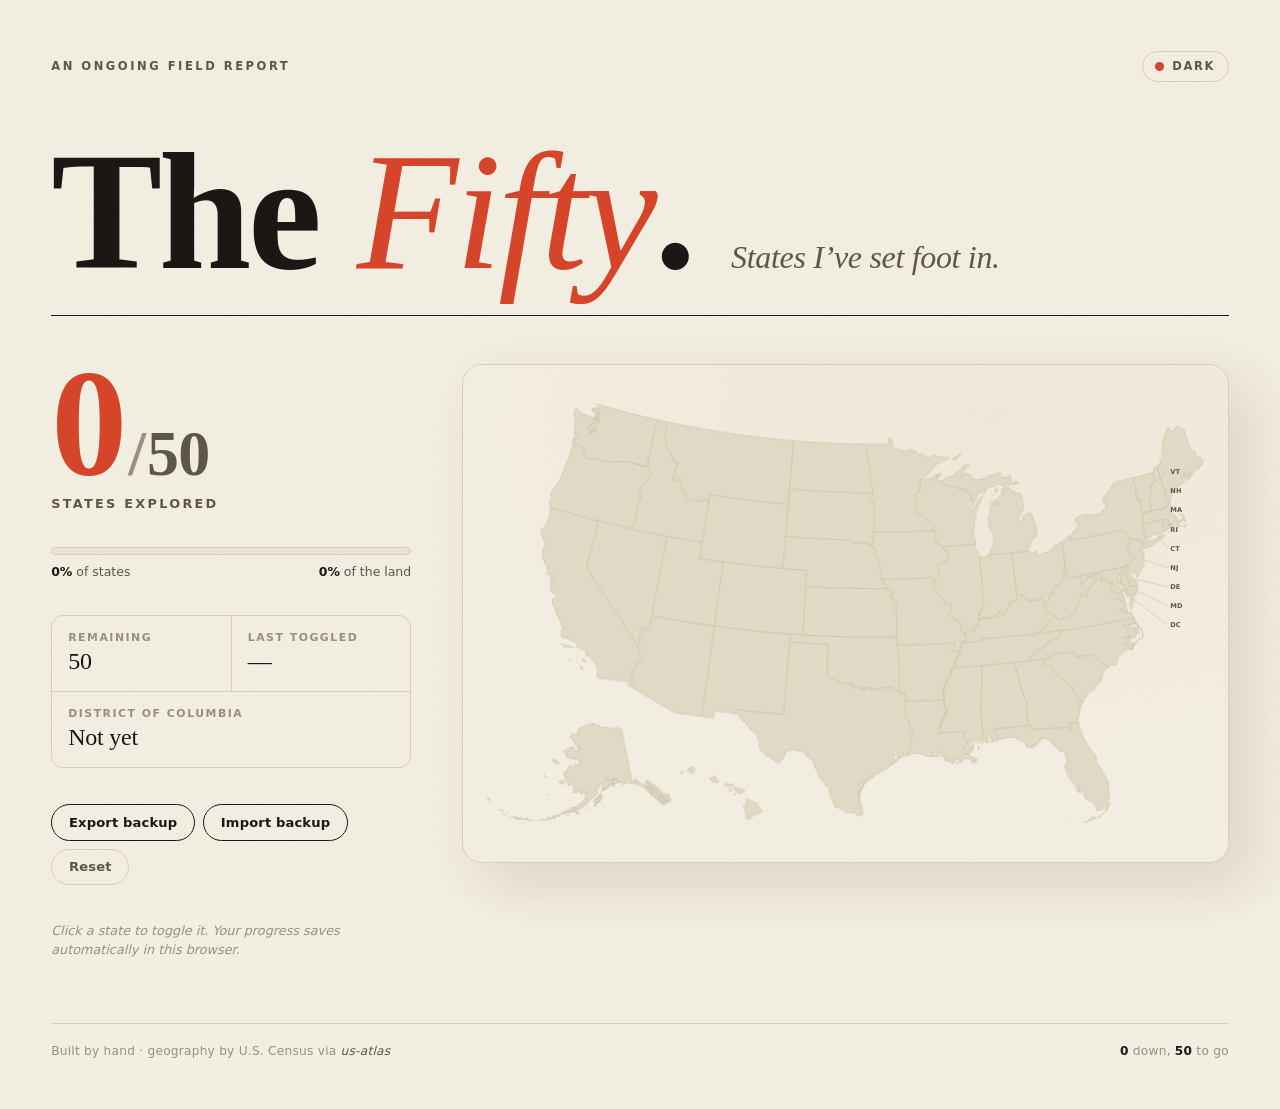
==== index.html @ 7d42d5b6 "Fifty: interactive US states-visited tracker Bold-editorial single-page app that tracks which US sta" ====
<!DOCTYPE html>
<html lang="en">
<head>
  <meta charset="UTF-8" />
  <meta name="viewport" content="width=device-width, initial-scale=1.0" />
  <title>Fifty — A map of the states I've set foot in</title>
  <meta name="description" content="An interactive map tracking which of the fifty United States I've visited." />
  <meta name="color-scheme" content="light dark" />
  <link rel="icon" href="data:image/svg+xml,<svg xmlns='http://www.w3.org/2000/svg' viewBox='0 0 100 100'><text y='.9em' font-size='90'>🗺️</text></svg>" />
  <link rel="stylesheet" href="styles.css" />
</head>
<body data-theme="light">
  <div class="grain" aria-hidden="true"></div>

  <header class="masthead">
    <div class="masthead__row">
      <span class="eyebrow">An ongoing field report</span>
      <button id="theme-toggle" class="ghost-btn" type="button" aria-label="Toggle dark mode" title="Toggle theme">
        <span class="theme-toggle__dot"></span>
        <span class="theme-toggle__label">Dark</span>
      </button>
    </div>
    <h1 class="title">
      <span class="title__line">The <em>Fifty</em>.</span>
      <span class="title__sub">States I&rsquo;ve set foot in.</span>
    </h1>
  </header>

  <main class="layout">
    <!-- LEFT: the ledger -->
    <section class="ledger" aria-label="Progress and statistics">
      <div class="counter">
        <div class="counter__big">
          <span id="count-visited" class="counter__num" aria-live="polite">0</span>
          <span class="counter__divider">/</span>
          <span class="counter__total">50</span>
        </div>
        <p class="counter__caption">states explored</p>
      </div>

      <div class="meter" role="img" aria-label="Progress meter">
        <div class="meter__track">
          <div id="meter-fill" class="meter__fill" style="transform: scaleX(0)"></div>
        </div>
        <div class="meter__legend">
          <span><span id="pct-states">0%</span> of states</span>
          <span><span id="pct-land">0%</span> of the land</span>
        </div>
      </div>

      <dl class="facts">
        <div class="fact">
          <dt>Remaining</dt>
          <dd id="fact-remaining">50</dd>
        </div>
        <div class="fact">
          <dt>Last toggled</dt>
          <dd id="fact-last">&mdash;</dd>
        </div>
        <div class="fact fact--wide">
          <dt>District of Columbia</dt>
          <dd id="fact-dc">Not yet</dd>
        </div>
      </dl>

      <div class="controls">
        <button id="btn-export" class="btn" type="button">Export backup</button>
        <button id="btn-import" class="btn" type="button">Import backup</button>
        <button id="btn-reset" class="btn btn--quiet" type="button">Reset</button>
        <input id="file-import" type="file" accept="application/json,.json" hidden />
      </div>

      <p class="hint">Click a state to toggle it. Your progress saves automatically in this browser.</p>
    </section>

    <!-- RIGHT: the map -->
    <section class="stage" aria-label="Map of the United States">
      <div class="stage__inner">
        <svg id="map" viewBox="0 0 975 610" role="group" aria-label="Click states to mark them visited" preserveAspectRatio="xMidYMid meet"></svg>
        <div id="tooltip" class="tooltip" role="status" aria-hidden="true"></div>
      </div>
      <p class="stage__loading" id="stage-loading">Drawing the map&hellip;</p>
    </section>
  </main>

  <footer class="colophon">
    <span>Built by hand &middot; geography by U.S. Census via <em>us-atlas</em></span>
    <span class="colophon__count"><span id="colophon-count">0</span> down, <span id="colophon-left">50</span> to go</span>
  </footer>

  <!-- Self-contained: no external network calls at runtime -->
  <script src="vendor/d3-array.min.js"></script>
  <script src="vendor/d3-geo.min.js"></script>
  <script src="vendor/topojson-client.min.js"></script>
  <script src="app.js"></script>
</body>
</html>
---- styles.css ----
/* ============================================================
   Fifty — States I've set foot in
   Bold editorial aesthetic · zero-build · self-contained
   ============================================================ */

@font-face {
  font-family: "Fraunces";
  src: url("vendor/fraunces.woff2") format("woff2");
  font-weight: 100 900;
  font-display: swap;
  font-style: normal;
}
@font-face {
  font-family: "Fraunces";
  src: url("vendor/fraunces-italic.woff2") format("woff2");
  font-weight: 100 900;
  font-display: swap;
  font-style: italic;
}
@font-face {
  font-family: "InterVar";
  src: url("vendor/inter.woff2") format("woff2");
  font-weight: 100 900;
  font-display: swap;
  font-style: normal;
}

/* ---------- Design tokens ---------- */
:root {
  --paper:      #f3eee2;
  --paper-2:    #ece5d4;
  --ink:        #1a1714;
  --ink-soft:   #5d564b;
  --ink-faint:  #9a9081;
  --line:       #d8cfba;
  --accent:     #d6452a;
  --accent-ink: #a8311a;
  --state:      #e2dac6;
  --state-edge: #cdc3aa;
  --state-hover:#d3c9b0;
  --visited:    var(--accent);
  --visited-edge: var(--accent-ink);
  --shadow:     22px 22px 60px rgba(60, 45, 25, .12);
  --serif: "Fraunces", "Hoefler Text", "Iowan Old Style", Palatino, Georgia, serif;
  --sans: "InterVar", system-ui, -apple-system, "Segoe UI", Roboto, sans-serif;
  --ease: cubic-bezier(.22, 1, .36, 1);
  --ease-spring: cubic-bezier(.34, 1.56, .64, 1);
}

[data-theme="dark"] {
  --paper:      #14110d;
  --paper-2:    #1d1813;
  --ink:        #f1ead9;
  --ink-soft:   #b3a98f;
  --ink-faint:  #6f6553;
  --line:       #332b20;
  --accent:     #ff6a3d;
  --accent-ink: #ff8a5f;
  --state:      #2a241b;
  --state-edge: #3b3225;
  --state-hover:#39301f;
  --visited:    var(--accent);
  --visited-edge: var(--accent-ink);
  --shadow:     22px 22px 70px rgba(0, 0, 0, .5);
}

* { box-sizing: border-box; }

html { scroll-behavior: smooth; }

body {
  margin: 0;
  min-height: 100vh;
  background: var(--paper);
  color: var(--ink);
  font-family: var(--sans);
  font-feature-settings: "ss01", "cv05";
  -webkit-font-smoothing: antialiased;
  text-rendering: optimizeLegibility;
  padding: clamp(1.25rem, 4vw, 3.5rem);
  transition: background .6s var(--ease), color .6s var(--ease);
  overflow-x: hidden;
}

/* Subtle paper grain overlay */
.grain {
  position: fixed;
  inset: 0;
  pointer-events: none;
  z-index: 9999;
  opacity: .035;
  mix-blend-mode: multiply;
  background-image: url("data:image/svg+xml,%3Csvg xmlns='http://www.w3.org/2000/svg' width='120' height='120'%3E%3Cfilter id='n'%3E%3CfeTurbulence type='fractalNoise' baseFrequency='.8' numOctaves='3' stitchTiles='stitch'/%3E%3C/filter%3E%3Crect width='100%25' height='100%25' filter='url(%23n)'/%3E%3C/svg%3E");
}
[data-theme="dark"] .grain { mix-blend-mode: screen; opacity: .05; }

/* ---------- Masthead ---------- */
.masthead {
  max-width: 1320px;
  margin: 0 auto clamp(1.5rem, 4vw, 3rem);
  border-bottom: 1.5px solid var(--ink);
  padding-bottom: clamp(1rem, 2.5vw, 1.75rem);
}
.masthead__row {
  display: flex;
  justify-content: space-between;
  align-items: center;
  margin-bottom: clamp(1.5rem, 5vw, 3.5rem);
}
.eyebrow {
  font-size: .72rem;
  letter-spacing: .22em;
  text-transform: uppercase;
  color: var(--ink-soft);
  font-weight: 600;
}

.title {
  margin: 0;
  display: flex;
  flex-wrap: wrap;
  align-items: baseline;
  gap: 0 clamp(1rem, 3vw, 2.5rem);
  line-height: .9;
}
.title__line {
  font-family: var(--serif);
  font-weight: 600;
  font-size: clamp(3.2rem, 13vw, 11rem);
  letter-spacing: -.02em;
}
.title__line em {
  font-style: italic;
  font-weight: 500;
  color: var(--accent);
}
.title__sub {
  font-family: var(--serif);
  font-style: italic;
  font-weight: 400;
  font-size: clamp(1rem, 3.2vw, 2rem);
  color: var(--ink-soft);
  letter-spacing: -.01em;
}

/* ---------- Layout ---------- */
.layout {
  max-width: 1320px;
  margin: 0 auto;
  display: grid;
  grid-template-columns: minmax(260px, 360px) 1fr;
  gap: clamp(1.5rem, 4vw, 4rem);
  align-items: start;
}

/* ---------- Ledger (left) ---------- */
.ledger {
  position: sticky;
  top: clamp(1.25rem, 4vw, 3.5rem);
  display: flex;
  flex-direction: column;
  gap: clamp(1.5rem, 3vw, 2.25rem);
}

.counter__big {
  font-family: var(--serif);
  font-weight: 600;
  line-height: .8;
  display: flex;
  align-items: baseline;
  gap: .1em;
  letter-spacing: -.04em;
}
.counter__num {
  font-size: clamp(5rem, 13vw, 9.5rem);
  font-variant-numeric: tabular-nums;
  color: var(--accent);
}
.counter__divider { font-size: clamp(2.5rem, 6vw, 4rem); color: var(--ink-faint); }
.counter__total { font-size: clamp(2.5rem, 6vw, 4rem); color: var(--ink-soft); font-variant-numeric: tabular-nums; }
.counter__caption {
  margin: .6rem 0 0;
  font-size: .8rem;
  letter-spacing: .18em;
  text-transform: uppercase;
  color: var(--ink-soft);
  font-weight: 600;
}

/* Progress meter */
.meter__track {
  height: 8px;
  border-radius: 99px;
  background: var(--paper-2);
  border: 1px solid var(--line);
  overflow: hidden;
}
.meter__fill {
  height: 100%;
  width: 100%;
  transform-origin: left;
  background: linear-gradient(90deg, var(--accent), var(--accent-ink));
  transition: transform 1.1s var(--ease);
}
.meter__legend {
  display: flex;
  justify-content: space-between;
  margin-top: .6rem;
  font-size: .78rem;
  color: var(--ink-soft);
  font-variant-numeric: tabular-nums;
}
.meter__legend b, .meter__legend span span { color: var(--ink); font-weight: 600; }

/* Facts */
.facts {
  margin: 0;
  display: grid;
  grid-template-columns: 1fr 1fr;
  gap: 1px;
  background: var(--line);
  border: 1px solid var(--line);
  border-radius: 12px;
  overflow: hidden;
}
.fact {
  background: var(--paper);
  padding: .9rem 1rem 1rem;
}
.fact--wide { grid-column: 1 / -1; }
.fact dt {
  font-size: .68rem;
  letter-spacing: .14em;
  text-transform: uppercase;
  color: var(--ink-faint);
  font-weight: 600;
}
.fact dd {
  margin: .3rem 0 0;
  font-family: var(--serif);
  font-size: 1.5rem;
  font-weight: 500;
  letter-spacing: -.01em;
}

/* Controls */
.controls {
  display: flex;
  flex-wrap: wrap;
  gap: .5rem;
}
.btn {
  font-family: var(--sans);
  font-size: .82rem;
  font-weight: 600;
  letter-spacing: .01em;
  color: var(--ink);
  background: var(--paper);
  border: 1.5px solid var(--ink);
  border-radius: 99px;
  padding: .6rem 1.05rem;
  cursor: pointer;
  transition: transform .25s var(--ease-spring), background .25s var(--ease), color .25s var(--ease), box-shadow .25s var(--ease);
}
.btn:hover { background: var(--ink); color: var(--paper); transform: translateY(-2px); }
.btn:active { transform: translateY(0) scale(.97); }
.btn--quiet { border-color: var(--line); color: var(--ink-soft); }
.btn--quiet:hover { background: var(--accent); border-color: var(--accent); color: #fff; }

.ghost-btn {
  display: inline-flex;
  align-items: center;
  gap: .5rem;
  font-family: var(--sans);
  font-size: .72rem;
  letter-spacing: .14em;
  text-transform: uppercase;
  font-weight: 600;
  color: var(--ink-soft);
  background: transparent;
  border: 1px solid var(--line);
  border-radius: 99px;
  padding: .45rem .8rem;
  cursor: pointer;
  transition: border-color .25s var(--ease), color .25s var(--ease);
}
.ghost-btn:hover { border-color: var(--ink); color: var(--ink); }
.theme-toggle__dot {
  width: 9px; height: 9px; border-radius: 50%;
  background: var(--accent);
  box-shadow: 0 0 0 0 var(--accent);
  transition: box-shadow .4s var(--ease);
}
.ghost-btn:hover .theme-toggle__dot { box-shadow: 0 0 0 3px color-mix(in srgb, var(--accent) 25%, transparent); }

.hint {
  font-size: .8rem;
  line-height: 1.5;
  color: var(--ink-faint);
  font-style: italic;
  margin: 0;
}

/* ---------- Stage (right / map) ---------- */
.stage {
  position: relative;
  background:
    radial-gradient(120% 120% at 70% 10%, color-mix(in srgb, var(--paper-2) 60%, transparent), transparent 60%),
    var(--paper);
  border: 1px solid var(--line);
  border-radius: 20px;
  padding: clamp(.5rem, 2vw, 1.5rem);
  box-shadow: var(--shadow);
}
.stage__inner { position: relative; }
#map {
  width: 100%;
  height: auto;
  display: block;
  overflow: visible;
}
.stage__loading {
  position: absolute;
  inset: 0;
  display: grid;
  place-items: center;
  font-family: var(--serif);
  font-style: italic;
  color: var(--ink-faint);
  font-size: 1.1rem;
  margin: 0;
  pointer-events: none;
}
.stage.is-ready .stage__loading { opacity: 0; }

/* State paths */
.state {
  fill: var(--state);
  stroke: var(--state-edge);
  stroke-width: .9;
  stroke-linejoin: round;
  cursor: pointer;
  transition: fill .45s var(--ease), stroke .45s var(--ease), transform .5s var(--ease-spring), filter .3s var(--ease);
  transform-box: fill-box;
  transform-origin: center;
  outline: none;
}
.state:hover { fill: var(--state-hover); }
.state:focus-visible {
  stroke: var(--ink);
  stroke-width: 2;
  filter: drop-shadow(0 0 0 var(--ink));
}
.state.is-visited {
  fill: var(--visited);
  stroke: var(--visited-edge);
}
.state.is-visited:hover { filter: brightness(1.06); }
/* the celebratory pop on toggle-on */
.state.just-toggled { animation: pop .55s var(--ease-spring); }
@keyframes pop {
  0%   { transform: scale(1); }
  40%  { transform: scale(1.12); }
  100% { transform: scale(1); }
}
/* staggered intro draw */
.state.intro {
  opacity: 0;
  animation: drawin .7s var(--ease) forwards;
}
@keyframes drawin {
  from { opacity: 0; transform: translateY(8px); }
  to   { opacity: 1; transform: translateY(0); }
}

/* small-state leader labels */
.state-label {
  font-family: var(--sans);
  font-size: 9px;
  font-weight: 700;
  fill: var(--ink-soft);
  pointer-events: none;
  user-select: none;
}
.state-label.is-visited { fill: var(--accent-ink); }

/* Tooltip */
.tooltip {
  position: absolute;
  top: 0; left: 0;
  transform: translate(-50%, -120%);
  background: var(--ink);
  color: var(--paper);
  padding: .4rem .7rem;
  border-radius: 8px;
  font-size: .78rem;
  font-weight: 600;
  letter-spacing: .01em;
  white-space: nowrap;
  pointer-events: none;
  opacity: 0;
  transition: opacity .18s var(--ease);
  z-index: 5;
}
.tooltip::after {
  content: "";
  position: absolute;
  left: 50%; top: 100%;
  transform: translateX(-50%);
  border: 5px solid transparent;
  border-top-color: var(--ink);
}
.tooltip.is-on { opacity: 1; }
.tooltip em {
  font-style: normal;
  color: var(--accent);
  margin-left: .35rem;
}

/* ---------- Colophon ---------- */
.colophon {
  max-width: 1320px;
  margin: clamp(2rem, 5vw, 4rem) auto 0;
  padding-top: 1.25rem;
  border-top: 1px solid var(--line);
  display: flex;
  justify-content: space-between;
  flex-wrap: wrap;
  gap: .5rem;
  font-size: .76rem;
  color: var(--ink-faint);
  letter-spacing: .02em;
}
.colophon em { font-style: italic; color: var(--ink-soft); }
.colophon__count span { color: var(--ink); font-weight: 600; font-variant-numeric: tabular-nums; }

/* ---------- Toast ---------- */
.toast {
  position: fixed;
  left: 50%;
  bottom: 2rem;
  transform: translate(-50%, 150%);
  background: var(--ink);
  color: var(--paper);
  padding: .8rem 1.3rem;
  border-radius: 99px;
  font-size: .85rem;
  font-weight: 600;
  box-shadow: 0 10px 40px rgba(0,0,0,.25);
  z-index: 10000;
  transition: transform .5s var(--ease-spring);
}
.toast.is-on { transform: translate(-50%, 0); }

/* ---------- Responsive ---------- */
@media (max-width: 880px) {
  .layout { grid-template-columns: 1fr; }
  .ledger { position: static; order: 2; }
  .stage { order: 1; }
  .title { flex-direction: column; gap: .25rem; }
}

@media (prefers-reduced-motion: reduce) {
  *, *::before, *::after {
    animation-duration: .001ms !important;
    transition-duration: .001ms !important;
  }
}
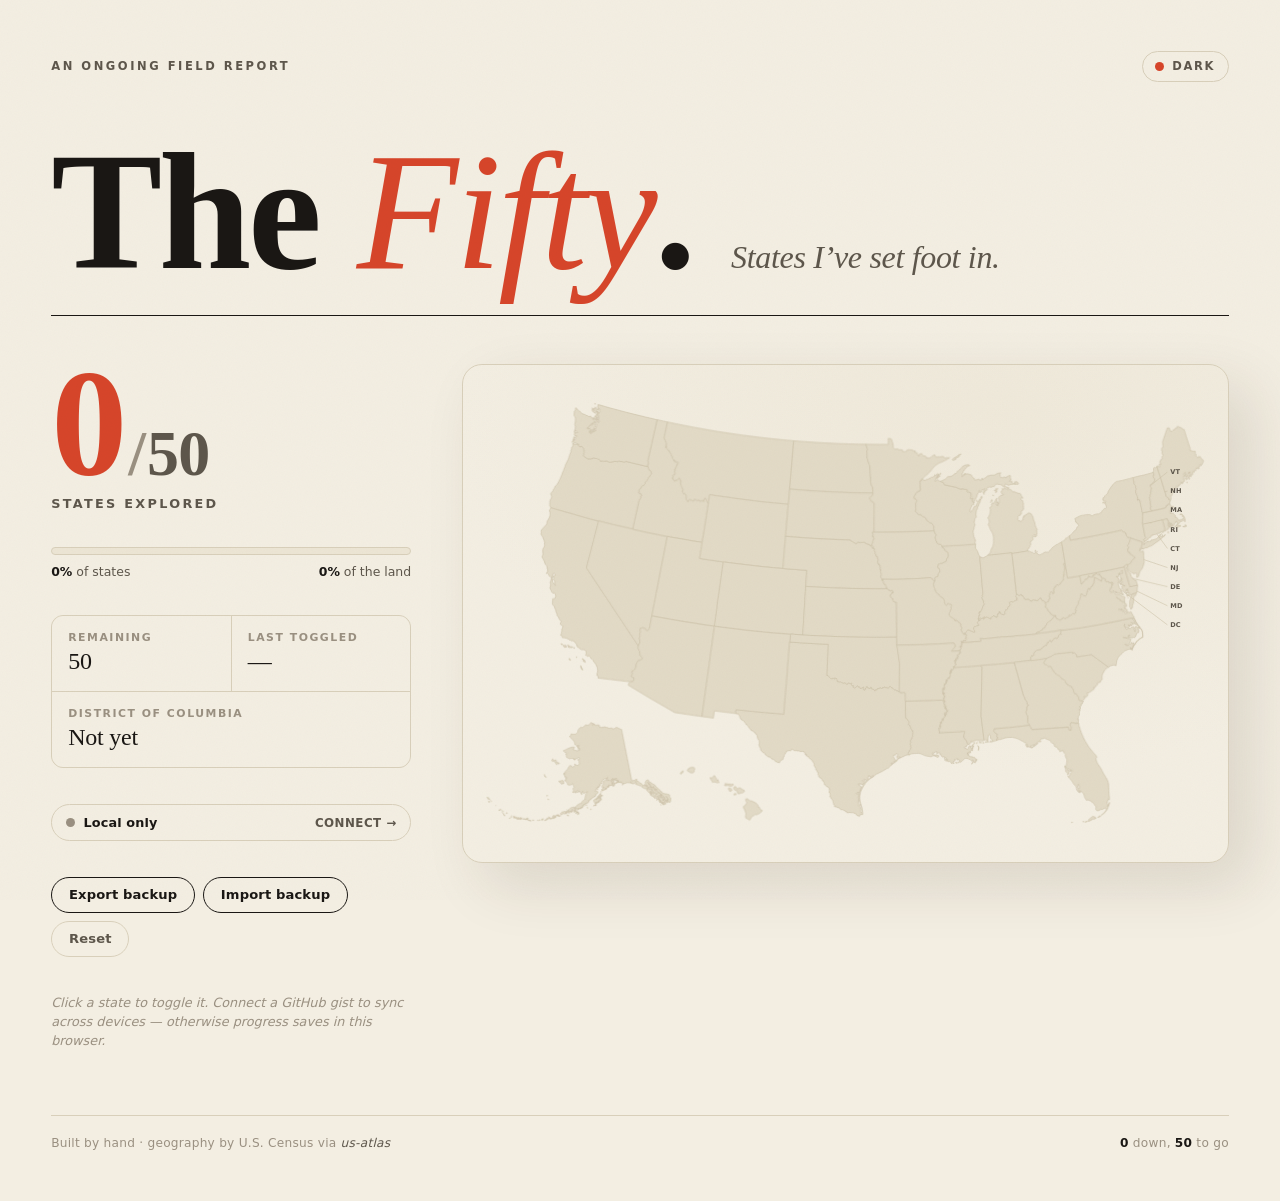
==== commit 8d3e929b: "Add cross-device sync via private GitHub gist Connect a GitHub token (gist scope only) once and ever" ====
--- a/index.html
+++ b/index.html
@@ -63,6 +63,12 @@
         </div>
       </dl>
 
+      <button id="sync-pill" class="sync-pill" type="button" data-status="local" aria-haspopup="dialog">
+        <span class="sync-pill__dot"></span>
+        <span class="sync-pill__label" id="sync-label">Local only</span>
+        <span class="sync-pill__action" id="sync-action">Connect&nbsp;&rarr;</span>
+      </button>
+
       <div class="controls">
         <button id="btn-export" class="btn" type="button">Export backup</button>
         <button id="btn-import" class="btn" type="button">Import backup</button>
@@ -70,7 +76,7 @@
         <input id="file-import" type="file" accept="application/json,.json" hidden />
       </div>
 
-      <p class="hint">Click a state to toggle it. Your progress saves automatically in this browser.</p>
+      <p class="hint">Click a state to toggle it. Connect a GitHub gist to sync across devices &mdash; otherwise progress saves in this browser.</p>
     </section>
 
     <!-- RIGHT: the map -->
@@ -88,6 +94,50 @@
     <span class="colophon__count"><span id="colophon-count">0</span> down, <span id="colophon-left">50</span> to go</span>
   </footer>
 
+  <!-- Sync setup dialog -->
+  <dialog id="sync-dialog" class="dialog">
+    <form method="dialog" class="dialog__form">
+      <header class="dialog__head">
+        <h2 class="dialog__title">Sync across devices</h2>
+        <button class="dialog__close" value="cancel" aria-label="Close">&times;</button>
+      </header>
+
+      <p class="dialog__lede">
+        Save your map to a <strong>private GitHub gist</strong> so it follows you to every
+        device. Paste the same token anywhere and it syncs automatically.
+      </p>
+
+      <ol class="dialog__steps">
+        <li>
+          <a id="token-link" href="https://github.com/settings/tokens/new?scopes=gist&amp;description=Fifty%20states%20tracker" target="_blank" rel="noopener">
+            Create a GitHub token &rarr;
+          </a>
+          <span class="dialog__note">Scope is pre-set to <code>gist</code> only &mdash; it can&rsquo;t touch your repos. Set <em>No expiration</em> if you want it to keep working.</span>
+        </li>
+        <li>
+          <label class="dialog__field">
+            Paste the token here
+            <input id="token-input" type="password" autocomplete="off" spellcheck="false"
+                   placeholder="ghp_&hellip; or github_pat_&hellip;" />
+          </label>
+        </li>
+      </ol>
+
+      <p id="dialog-msg" class="dialog__msg" role="status"></p>
+
+      <div class="dialog__actions">
+        <button id="dialog-connect" class="btn" type="button">Connect</button>
+        <button id="dialog-disconnect" class="btn btn--quiet" type="button" hidden>Disconnect</button>
+        <a id="dialog-gist-link" class="dialog__gistlink" href="#" target="_blank" rel="noopener" hidden>View gist &rarr;</a>
+      </div>
+
+      <p class="dialog__fine">
+        Your token is stored only in this browser&rsquo;s local storage and sent solely to
+        <code>api.github.com</code>. Disconnect any time &mdash; or revoke it from GitHub settings.
+      </p>
+    </form>
+  </dialog>
+
   <!-- Self-contained: no external network calls at runtime -->
   <script src="vendor/d3-array.min.js"></script>
   <script src="vendor/d3-geo.min.js"></script>
--- a/styles.css
+++ b/styles.css
@@ -301,6 +301,187 @@
   margin: 0;
 }
 
+/* ---------- Sync pill ---------- */
+.sync-pill {
+  display: flex;
+  align-items: center;
+  gap: .55rem;
+  width: 100%;
+  font-family: var(--sans);
+  font-size: .8rem;
+  font-weight: 600;
+  color: var(--ink);
+  background: var(--paper);
+  border: 1.5px solid var(--line);
+  border-radius: 99px;
+  padding: .6rem .85rem;
+  cursor: pointer;
+  text-align: left;
+  transition: border-color .25s var(--ease), transform .2s var(--ease-spring);
+}
+.sync-pill:hover { border-color: var(--ink); transform: translateY(-1px); }
+.sync-pill__dot {
+  width: 9px; height: 9px; border-radius: 50%;
+  flex: none;
+  background: var(--ink-faint);
+  transition: background .3s var(--ease);
+}
+.sync-pill__label { letter-spacing: .01em; }
+.sync-pill__action {
+  margin-left: auto;
+  color: var(--ink-soft);
+  font-size: .74rem;
+  letter-spacing: .04em;
+  text-transform: uppercase;
+}
+/* status colors */
+.sync-pill[data-status="synced"] .sync-pill__dot { background: #2e9e5b; }
+.sync-pill[data-status="saving"] .sync-pill__dot,
+.sync-pill[data-status="loading"] .sync-pill__dot {
+  background: var(--accent);
+  animation: syncpulse 1s var(--ease) infinite;
+}
+.sync-pill[data-status="error"] .sync-pill__dot { background: var(--accent); }
+.sync-pill[data-status="offline"] .sync-pill__dot { background: #d99a2b; }
+.sync-pill[data-status="synced"],
+.sync-pill[data-status="saving"],
+.sync-pill[data-status="loading"],
+.sync-pill[data-status="offline"] { border-color: color-mix(in srgb, var(--ink) 18%, var(--line)); }
+@keyframes syncpulse {
+  0%, 100% { transform: scale(1); opacity: 1; }
+  50% { transform: scale(1.5); opacity: .55; }
+}
+
+/* ---------- Dialog ---------- */
+.dialog {
+  width: min(92vw, 460px);
+  border: none;
+  border-radius: 18px;
+  padding: 0;
+  background: var(--paper);
+  color: var(--ink);
+  box-shadow: 0 30px 90px rgba(0,0,0,.35);
+}
+.dialog::backdrop {
+  background: rgba(20, 16, 10, .45);
+  backdrop-filter: blur(3px);
+}
+.dialog[open] { animation: dialogin .35s var(--ease); }
+@keyframes dialogin {
+  from { opacity: 0; transform: translateY(12px) scale(.98); }
+  to   { opacity: 1; transform: translateY(0) scale(1); }
+}
+.dialog__form { padding: clamp(1.25rem, 4vw, 1.9rem); margin: 0; }
+.dialog__head {
+  display: flex;
+  align-items: flex-start;
+  justify-content: space-between;
+  margin-bottom: .75rem;
+}
+.dialog__title {
+  font-family: var(--serif);
+  font-weight: 600;
+  font-size: 1.7rem;
+  letter-spacing: -.01em;
+  margin: 0;
+}
+.dialog__close {
+  border: none;
+  background: transparent;
+  font-size: 1.6rem;
+  line-height: 1;
+  color: var(--ink-faint);
+  cursor: pointer;
+  padding: 0 .2rem;
+}
+.dialog__close:hover { color: var(--ink); }
+.dialog__lede {
+  margin: 0 0 1.1rem;
+  font-size: .9rem;
+  line-height: 1.55;
+  color: var(--ink-soft);
+}
+.dialog__steps {
+  margin: 0 0 1rem;
+  padding-left: 1.2rem;
+  display: flex;
+  flex-direction: column;
+  gap: .9rem;
+}
+.dialog__steps li { font-size: .9rem; line-height: 1.5; }
+.dialog__steps a {
+  color: var(--accent);
+  font-weight: 700;
+  text-decoration: none;
+}
+.dialog__steps a:hover { text-decoration: underline; }
+.dialog__note {
+  display: block;
+  margin-top: .25rem;
+  font-size: .78rem;
+  color: var(--ink-faint);
+  line-height: 1.5;
+}
+.dialog__note code, .dialog__fine code {
+  font-family: ui-monospace, "SF Mono", Menlo, monospace;
+  font-size: .9em;
+  background: var(--paper-2);
+  padding: .05em .35em;
+  border-radius: 5px;
+}
+.dialog__field {
+  display: block;
+  margin-top: .4rem;
+  font-size: .78rem;
+  font-weight: 600;
+  letter-spacing: .04em;
+  text-transform: uppercase;
+  color: var(--ink-soft);
+}
+.dialog__field input {
+  display: block;
+  width: 100%;
+  margin-top: .4rem;
+  font-family: ui-monospace, "SF Mono", Menlo, monospace;
+  font-size: .9rem;
+  color: var(--ink);
+  background: var(--paper-2);
+  border: 1.5px solid var(--line);
+  border-radius: 10px;
+  padding: .6rem .7rem;
+  text-transform: none;
+  letter-spacing: 0;
+}
+.dialog__field input:focus { outline: none; border-color: var(--accent); }
+.dialog__msg {
+  min-height: 1.2em;
+  margin: 0 0 .9rem;
+  font-size: .82rem;
+  font-weight: 600;
+}
+.dialog__msg.is-error { color: var(--accent-ink); }
+.dialog__msg.is-ok { color: #2e9e5b; }
+.dialog__actions {
+  display: flex;
+  align-items: center;
+  gap: .6rem;
+  flex-wrap: wrap;
+}
+.dialog__gistlink {
+  margin-left: auto;
+  font-size: .82rem;
+  font-weight: 600;
+  color: var(--ink-soft);
+  text-decoration: none;
+}
+.dialog__gistlink:hover { color: var(--accent); }
+.dialog__fine {
+  margin: 1.1rem 0 0;
+  font-size: .74rem;
+  line-height: 1.55;
+  color: var(--ink-faint);
+}
+
 /* ---------- Stage (right / map) ---------- */
 .stage {
   position: relative;
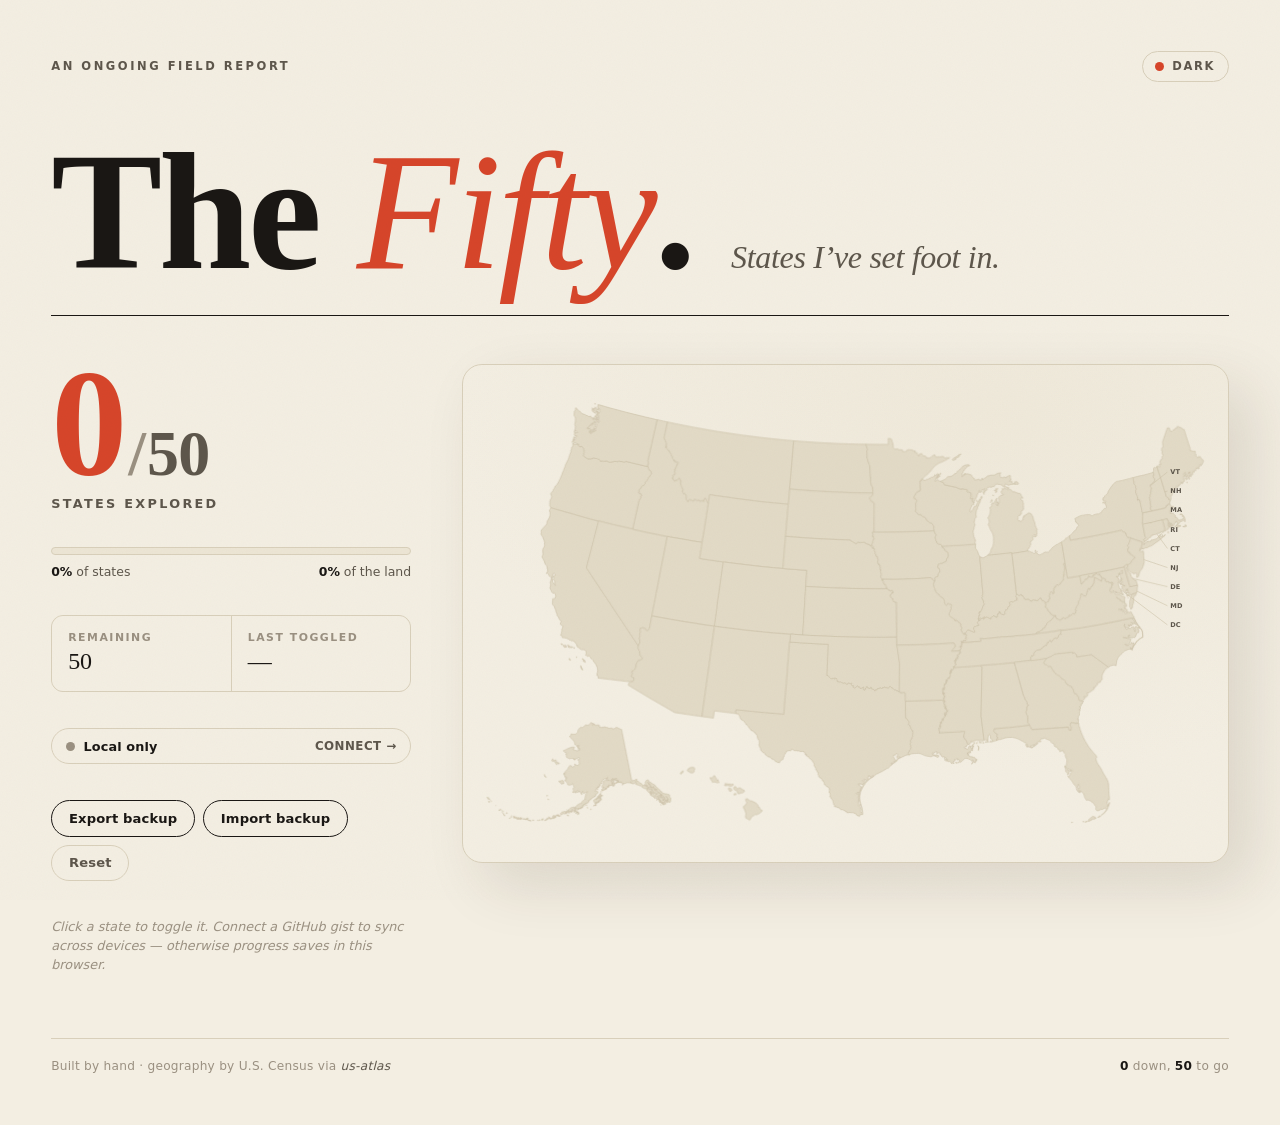
==== commit 0150fbca: "Remove DC ledger section; keep DC clickable but uncounted - Drop the 'District of Columbia' facts ro" ====
--- a/index.html
+++ b/index.html
@@ -56,10 +56,6 @@
         <div class="fact">
           <dt>Last toggled</dt>
           <dd id="fact-last">&mdash;</dd>
-        </div>
-        <div class="fact fact--wide">
-          <dt>District of Columbia</dt>
-          <dd id="fact-dc">Not yet</dd>
         </div>
       </dl>
 
--- a/styles.css
+++ b/styles.css
@@ -227,7 +227,6 @@
   background: var(--paper);
   padding: .9rem 1rem 1rem;
 }
-.fact--wide { grid-column: 1 / -1; }
 .fact dt {
   font-size: .68rem;
   letter-spacing: .14em;
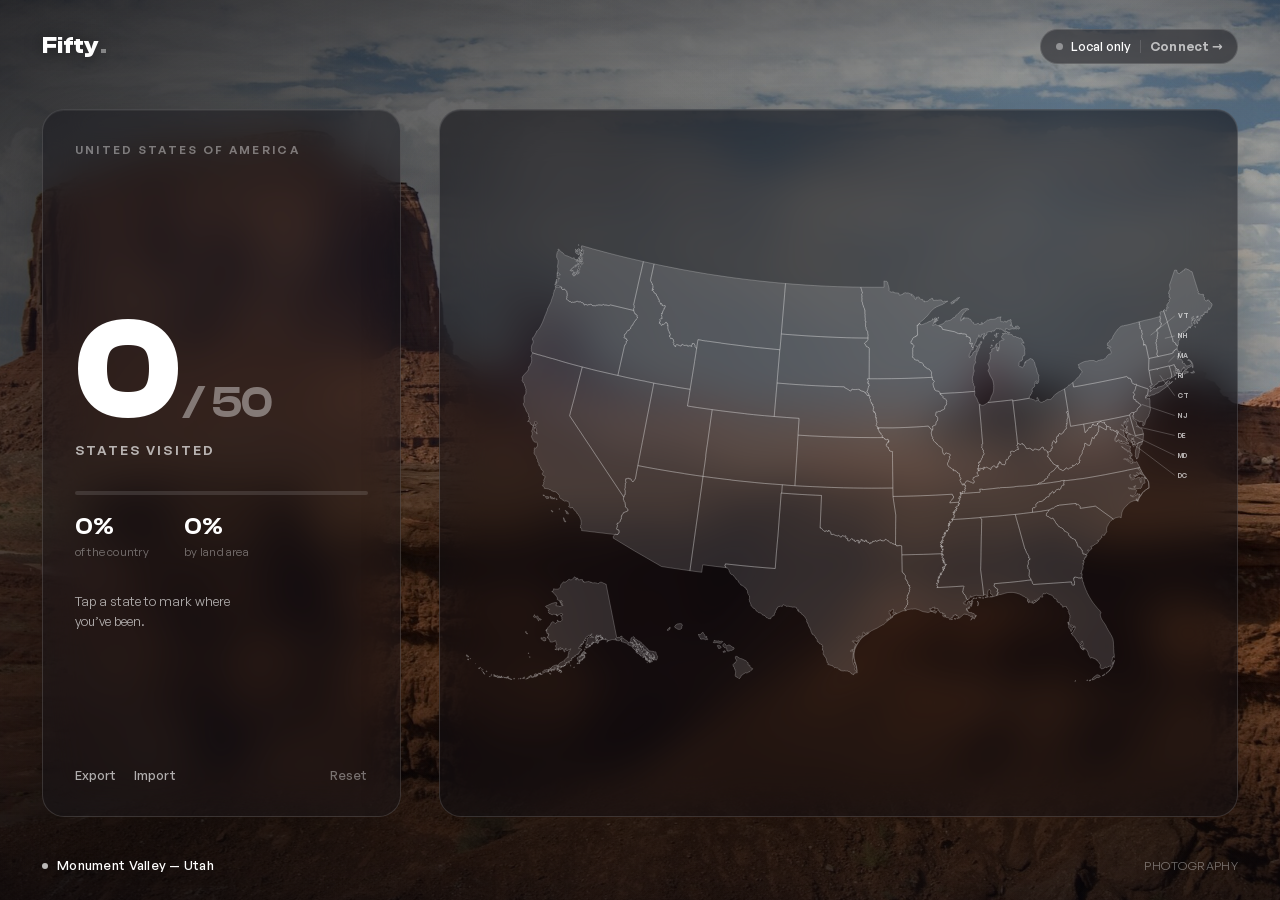
==== commit 93885c79: "Redesign: cinematic full-bleed photography + frosted-glass UI Complete visual overhaul away from the" ====
--- a/index.html
+++ b/index.html
@@ -3,91 +3,74 @@
 <head>
   <meta charset="UTF-8" />
   <meta name="viewport" content="width=device-width, initial-scale=1.0" />
-  <title>Fifty — A map of the states I've set foot in</title>
+  <title>Fifty — states I've visited</title>
   <meta name="description" content="An interactive map tracking which of the fifty United States I've visited." />
-  <meta name="color-scheme" content="light dark" />
-  <link rel="icon" href="data:image/svg+xml,<svg xmlns='http://www.w3.org/2000/svg' viewBox='0 0 100 100'><text y='.9em' font-size='90'>🗺️</text></svg>" />
+  <meta name="theme-color" content="#0b0b0f" />
+  <link rel="icon" href="data:image/svg+xml,<svg xmlns='http://www.w3.org/2000/svg' viewBox='0 0 100 100'><rect width='100' height='100' rx='22' fill='%230b0b0f'/><text x='50' y='68' font-size='52' text-anchor='middle' fill='white' font-family='Georgia,serif' font-weight='700'>50</text></svg>" />
   <link rel="stylesheet" href="styles.css" />
 </head>
-<body data-theme="light">
-  <div class="grain" aria-hidden="true"></div>
+<body>
+  <!-- Full-bleed rotating photography -->
+  <div class="backdrop" id="backdrop" aria-hidden="true"></div>
+  <div class="scrim" aria-hidden="true"></div>
 
-  <header class="masthead">
-    <div class="masthead__row">
-      <span class="eyebrow">An ongoing field report</span>
-      <button id="theme-toggle" class="ghost-btn" type="button" aria-label="Toggle dark mode" title="Toggle theme">
-        <span class="theme-toggle__dot"></span>
-        <span class="theme-toggle__label">Dark</span>
-      </button>
-    </div>
-    <h1 class="title">
-      <span class="title__line">The <em>Fifty</em>.</span>
-      <span class="title__sub">States I&rsquo;ve set foot in.</span>
-    </h1>
+  <header class="topbar">
+    <div class="wordmark">Fifty</div>
+    <button id="sync-pill" class="pill" type="button" data-status="local" aria-haspopup="dialog">
+      <span class="pill__dot"></span>
+      <span id="sync-label">Local only</span>
+      <span class="pill__sep" aria-hidden="true"></span>
+      <span class="pill__action" id="sync-action">Connect</span>
+    </button>
   </header>
 
-  <main class="layout">
-    <!-- LEFT: the ledger -->
-    <section class="ledger" aria-label="Progress and statistics">
-      <div class="counter">
-        <div class="counter__big">
-          <span id="count-visited" class="counter__num" aria-live="polite">0</span>
-          <span class="counter__divider">/</span>
-          <span class="counter__total">50</span>
-        </div>
-        <p class="counter__caption">states explored</p>
+  <main class="app">
+    <!-- Progress panel -->
+    <section class="panel" aria-label="Your progress">
+      <p class="eyebrow">United States of America</p>
+
+      <div class="hero">
+        <span class="hero__num" id="count-visited" aria-live="polite">0</span>
+        <span class="hero__total">/&thinsp;50</span>
+      </div>
+      <p class="hero__label">states visited</p>
+
+      <div class="meter" role="img" aria-label="Progress">
+        <div class="meter__fill" id="meter-fill" style="transform: scaleX(0)"></div>
       </div>
 
-      <div class="meter" role="img" aria-label="Progress meter">
-        <div class="meter__track">
-          <div id="meter-fill" class="meter__fill" style="transform: scaleX(0)"></div>
+      <div class="stats">
+        <div class="stat">
+          <span class="stat__val" id="pct-states">0%</span>
+          <span class="stat__key">of the country</span>
         </div>
-        <div class="meter__legend">
-          <span><span id="pct-states">0%</span> of states</span>
-          <span><span id="pct-land">0%</span> of the land</span>
+        <div class="stat">
+          <span class="stat__val" id="pct-land">0%</span>
+          <span class="stat__key">by land area</span>
         </div>
       </div>
 
-      <dl class="facts">
-        <div class="fact">
-          <dt>Remaining</dt>
-          <dd id="fact-remaining">50</dd>
-        </div>
-        <div class="fact">
-          <dt>Last toggled</dt>
-          <dd id="fact-last">&mdash;</dd>
-        </div>
-      </dl>
+      <p class="tip">Tap a state to mark where you&rsquo;ve been.</p>
 
-      <button id="sync-pill" class="sync-pill" type="button" data-status="local" aria-haspopup="dialog">
-        <span class="sync-pill__dot"></span>
-        <span class="sync-pill__label" id="sync-label">Local only</span>
-        <span class="sync-pill__action" id="sync-action">Connect&nbsp;&rarr;</span>
-      </button>
-
-      <div class="controls">
-        <button id="btn-export" class="btn" type="button">Export backup</button>
-        <button id="btn-import" class="btn" type="button">Import backup</button>
-        <button id="btn-reset" class="btn btn--quiet" type="button">Reset</button>
+      <div class="tools">
+        <button id="btn-export" class="link-btn" type="button">Export</button>
+        <button id="btn-import" class="link-btn" type="button">Import</button>
+        <button id="btn-reset" class="link-btn link-btn--quiet" type="button">Reset</button>
         <input id="file-import" type="file" accept="application/json,.json" hidden />
       </div>
-
-      <p class="hint">Click a state to toggle it. Connect a GitHub gist to sync across devices &mdash; otherwise progress saves in this browser.</p>
     </section>
 
-    <!-- RIGHT: the map -->
-    <section class="stage" aria-label="Map of the United States">
-      <div class="stage__inner">
-        <svg id="map" viewBox="0 0 975 610" role="group" aria-label="Click states to mark them visited" preserveAspectRatio="xMidYMid meet"></svg>
-        <div id="tooltip" class="tooltip" role="status" aria-hidden="true"></div>
-      </div>
-      <p class="stage__loading" id="stage-loading">Drawing the map&hellip;</p>
+    <!-- Map -->
+    <section class="map-card" aria-label="Map of the United States">
+      <svg id="map" viewBox="0 0 975 610" preserveAspectRatio="xMidYMid meet" role="group" aria-label="Click states to mark them visited"></svg>
+      <div id="tooltip" class="tooltip" role="status" aria-hidden="true"></div>
+      <p class="map-loading" id="map-loading">Drawing the map&hellip;</p>
     </section>
   </main>
 
-  <footer class="colophon">
-    <span>Built by hand &middot; geography by U.S. Census via <em>us-atlas</em></span>
-    <span class="colophon__count"><span id="colophon-count">0</span> down, <span id="colophon-left">50</span> to go</span>
+  <footer class="caption-bar">
+    <p class="caption" id="photo-caption">&nbsp;</p>
+    <a class="credit" href="photos/CREDITS.md" target="_blank" rel="noopener">Photography</a>
   </footer>
 
   <!-- Sync setup dialog -->
@@ -97,44 +80,31 @@
         <h2 class="dialog__title">Sync across devices</h2>
         <button class="dialog__close" value="cancel" aria-label="Close">&times;</button>
       </header>
-
       <p class="dialog__lede">
-        Save your map to a <strong>private GitHub gist</strong> so it follows you to every
-        device. Paste the same token anywhere and it syncs automatically.
+        Save your map to a <strong>private GitHub gist</strong> so it follows you everywhere.
+        Paste the same token on any device and it syncs automatically.
       </p>
-
       <ol class="dialog__steps">
         <li>
-          <a id="token-link" href="https://github.com/settings/tokens/new?scopes=gist&amp;description=Fifty%20states%20tracker" target="_blank" rel="noopener">
-            Create a GitHub token &rarr;
-          </a>
-          <span class="dialog__note">Scope is pre-set to <code>gist</code> only &mdash; it can&rsquo;t touch your repos. Set <em>No expiration</em> if you want it to keep working.</span>
+          <a id="token-link" href="https://github.com/settings/tokens/new?scopes=gist&amp;description=Fifty%20states%20tracker" target="_blank" rel="noopener">Create a GitHub token &rarr;</a>
+          <span class="dialog__note">Scope is pre-set to <code>gist</code> only &mdash; it can&rsquo;t touch your repos. Choose <em>No expiration</em> to keep it working.</span>
         </li>
         <li>
-          <label class="dialog__field">
-            Paste the token here
-            <input id="token-input" type="password" autocomplete="off" spellcheck="false"
-                   placeholder="ghp_&hellip; or github_pat_&hellip;" />
+          <label class="dialog__field">Paste the token here
+            <input id="token-input" type="password" autocomplete="off" spellcheck="false" placeholder="ghp_&hellip; or github_pat_&hellip;" />
           </label>
         </li>
       </ol>
-
       <p id="dialog-msg" class="dialog__msg" role="status"></p>
-
       <div class="dialog__actions">
         <button id="dialog-connect" class="btn" type="button">Connect</button>
         <button id="dialog-disconnect" class="btn btn--quiet" type="button" hidden>Disconnect</button>
         <a id="dialog-gist-link" class="dialog__gistlink" href="#" target="_blank" rel="noopener" hidden>View gist &rarr;</a>
       </div>
-
-      <p class="dialog__fine">
-        Your token is stored only in this browser&rsquo;s local storage and sent solely to
-        <code>api.github.com</code>. Disconnect any time &mdash; or revoke it from GitHub settings.
-      </p>
+      <p class="dialog__fine">Your token is stored only in this browser and sent solely to <code>api.github.com</code>.</p>
     </form>
   </dialog>
 
-  <!-- Self-contained: no external network calls at runtime -->
   <script src="vendor/d3-array.min.js"></script>
   <script src="vendor/d3-geo.min.js"></script>
   <script src="vendor/topojson-client.min.js"></script>
--- a/styles.css
+++ b/styles.css
@@ -1,648 +1,342 @@
 /* ============================================================
-   Fifty — States I've set foot in
-   Bold editorial aesthetic · zero-build · self-contained
+   Fifty — states I've visited
+   Cinematic full-bleed photography · frosted-glass UI
+   Monochrome (ice-white) · Clash Display + General Sans
    ============================================================ */
 
-@font-face {
-  font-family: "Fraunces";
-  src: url("vendor/fraunces.woff2") format("woff2");
-  font-weight: 100 900;
-  font-display: swap;
-  font-style: normal;
-}
-@font-face {
-  font-family: "Fraunces";
-  src: url("vendor/fraunces-italic.woff2") format("woff2");
-  font-weight: 100 900;
-  font-display: swap;
-  font-style: italic;
-}
-@font-face {
-  font-family: "InterVar";
-  src: url("vendor/inter.woff2") format("woff2");
-  font-weight: 100 900;
-  font-display: swap;
-  font-style: normal;
-}
-
-/* ---------- Design tokens ---------- */
+@font-face { font-family:"Clash Display"; src:url("vendor/clash-display-600.woff2") format("woff2"); font-weight:600; font-display:swap; }
+@font-face { font-family:"Clash Display"; src:url("vendor/clash-display-700.woff2") format("woff2"); font-weight:700; font-display:swap; }
+@font-face { font-family:"General Sans"; src:url("vendor/general-sans-400.woff2") format("woff2"); font-weight:400; font-display:swap; }
+@font-face { font-family:"General Sans"; src:url("vendor/general-sans-500.woff2") format("woff2"); font-weight:500; font-display:swap; }
+@font-face { font-family:"General Sans"; src:url("vendor/general-sans-600.woff2") format("woff2"); font-weight:600; font-display:swap; }
+
 :root {
-  --paper:      #f3eee2;
-  --paper-2:    #ece5d4;
-  --ink:        #1a1714;
-  --ink-soft:   #5d564b;
-  --ink-faint:  #9a9081;
-  --line:       #d8cfba;
-  --accent:     #d6452a;
-  --accent-ink: #a8311a;
-  --state:      #e2dac6;
-  --state-edge: #cdc3aa;
-  --state-hover:#d3c9b0;
-  --visited:    var(--accent);
-  --visited-edge: var(--accent-ink);
-  --shadow:     22px 22px 60px rgba(60, 45, 25, .12);
-  --serif: "Fraunces", "Hoefler Text", "Iowan Old Style", Palatino, Georgia, serif;
-  --sans: "InterVar", system-ui, -apple-system, "Segoe UI", Roboto, sans-serif;
+  --ink:        #ffffff;
+  --ink-2:      rgba(255,255,255,.66);
+  --ink-3:      rgba(255,255,255,.40);
+  --line:       rgba(255,255,255,.14);
+  --line-2:     rgba(255,255,255,.22);
+  --glass:      rgba(16,17,22,.50);
+  --glass-2:    rgba(10,11,15,.60);
+  --visited:    rgba(255,255,255,.94);
+  --state:      rgba(255,255,255,.13);
+  --state-edge: rgba(255,255,255,.34);
+  --state-hover:rgba(255,255,255,.26);
+  --display: "Clash Display", "Helvetica Neue", sans-serif;
+  --sans: "General Sans", system-ui, -apple-system, "Segoe UI", sans-serif;
   --ease: cubic-bezier(.22, 1, .36, 1);
-  --ease-spring: cubic-bezier(.34, 1.56, .64, 1);
-}
-
-[data-theme="dark"] {
-  --paper:      #14110d;
-  --paper-2:    #1d1813;
-  --ink:        #f1ead9;
-  --ink-soft:   #b3a98f;
-  --ink-faint:  #6f6553;
-  --line:       #332b20;
-  --accent:     #ff6a3d;
-  --accent-ink: #ff8a5f;
-  --state:      #2a241b;
-  --state-edge: #3b3225;
-  --state-hover:#39301f;
-  --visited:    var(--accent);
-  --visited-edge: var(--accent-ink);
-  --shadow:     22px 22px 70px rgba(0, 0, 0, .5);
+  --spring: cubic-bezier(.34, 1.4, .5, 1);
+  --pad: clamp(1.1rem, 3.5vw, 2.6rem);
 }
 
 * { box-sizing: border-box; }
-
-html { scroll-behavior: smooth; }
+html, body { height: 100%; }
 
 body {
   margin: 0;
-  min-height: 100vh;
-  background: var(--paper);
+  min-height: 100svh;
+  background: #07070a;
   color: var(--ink);
   font-family: var(--sans);
-  font-feature-settings: "ss01", "cv05";
+  font-weight: 400;
   -webkit-font-smoothing: antialiased;
   text-rendering: optimizeLegibility;
-  padding: clamp(1.25rem, 4vw, 3.5rem);
-  transition: background .6s var(--ease), color .6s var(--ease);
-  overflow-x: hidden;
-}
-
-/* Subtle paper grain overlay */
-.grain {
-  position: fixed;
-  inset: 0;
-  pointer-events: none;
-  z-index: 9999;
-  opacity: .035;
-  mix-blend-mode: multiply;
-  background-image: url("data:image/svg+xml,%3Csvg xmlns='http://www.w3.org/2000/svg' width='120' height='120'%3E%3Cfilter id='n'%3E%3CfeTurbulence type='fractalNoise' baseFrequency='.8' numOctaves='3' stitchTiles='stitch'/%3E%3C/filter%3E%3Crect width='100%25' height='100%25' filter='url(%23n)'/%3E%3C/svg%3E");
-}
-[data-theme="dark"] .grain { mix-blend-mode: screen; opacity: .05; }
-
-/* ---------- Masthead ---------- */
-.masthead {
-  max-width: 1320px;
-  margin: 0 auto clamp(1.5rem, 4vw, 3rem);
-  border-bottom: 1.5px solid var(--ink);
-  padding-bottom: clamp(1rem, 2.5vw, 1.75rem);
-}
-.masthead__row {
-  display: flex;
-  justify-content: space-between;
-  align-items: center;
-  margin-bottom: clamp(1.5rem, 5vw, 3.5rem);
-}
-.eyebrow {
-  font-size: .72rem;
-  letter-spacing: .22em;
-  text-transform: uppercase;
-  color: var(--ink-soft);
-  font-weight: 600;
-}
-
-.title {
-  margin: 0;
-  display: flex;
-  flex-wrap: wrap;
-  align-items: baseline;
-  gap: 0 clamp(1rem, 3vw, 2.5rem);
-  line-height: .9;
-}
-.title__line {
-  font-family: var(--serif);
-  font-weight: 600;
-  font-size: clamp(3.2rem, 13vw, 11rem);
-  letter-spacing: -.02em;
-}
-.title__line em {
-  font-style: italic;
-  font-weight: 500;
-  color: var(--accent);
-}
-.title__sub {
-  font-family: var(--serif);
-  font-style: italic;
-  font-weight: 400;
-  font-size: clamp(1rem, 3.2vw, 2rem);
-  color: var(--ink-soft);
-  letter-spacing: -.01em;
-}
-
-/* ---------- Layout ---------- */
-.layout {
-  max-width: 1320px;
-  margin: 0 auto;
-  display: grid;
-  grid-template-columns: minmax(260px, 360px) 1fr;
-  gap: clamp(1.5rem, 4vw, 4rem);
-  align-items: start;
-}
-
-/* ---------- Ledger (left) ---------- */
-.ledger {
-  position: sticky;
-  top: clamp(1.25rem, 4vw, 3.5rem);
   display: flex;
   flex-direction: column;
-  gap: clamp(1.5rem, 3vw, 2.25rem);
-}
-
-.counter__big {
-  font-family: var(--serif);
-  font-weight: 600;
-  line-height: .8;
-  display: flex;
-  align-items: baseline;
-  gap: .1em;
-  letter-spacing: -.04em;
-}
-.counter__num {
-  font-size: clamp(5rem, 13vw, 9.5rem);
-  font-variant-numeric: tabular-nums;
-  color: var(--accent);
-}
-.counter__divider { font-size: clamp(2.5rem, 6vw, 4rem); color: var(--ink-faint); }
-.counter__total { font-size: clamp(2.5rem, 6vw, 4rem); color: var(--ink-soft); font-variant-numeric: tabular-nums; }
-.counter__caption {
-  margin: .6rem 0 0;
-  font-size: .8rem;
-  letter-spacing: .18em;
-  text-transform: uppercase;
-  color: var(--ink-soft);
-  font-weight: 600;
-}
-
-/* Progress meter */
-.meter__track {
-  height: 8px;
-  border-radius: 99px;
-  background: var(--paper-2);
-  border: 1px solid var(--line);
-  overflow: hidden;
-}
-.meter__fill {
-  height: 100%;
-  width: 100%;
-  transform-origin: left;
-  background: linear-gradient(90deg, var(--accent), var(--accent-ink));
-  transition: transform 1.1s var(--ease);
-}
-.meter__legend {
-  display: flex;
-  justify-content: space-between;
-  margin-top: .6rem;
-  font-size: .78rem;
-  color: var(--ink-soft);
-  font-variant-numeric: tabular-nums;
-}
-.meter__legend b, .meter__legend span span { color: var(--ink); font-weight: 600; }
-
-/* Facts */
-.facts {
-  margin: 0;
-  display: grid;
-  grid-template-columns: 1fr 1fr;
-  gap: 1px;
-  background: var(--line);
-  border: 1px solid var(--line);
-  border-radius: 12px;
-  overflow: hidden;
-}
-.fact {
-  background: var(--paper);
-  padding: .9rem 1rem 1rem;
-}
-.fact dt {
-  font-size: .68rem;
-  letter-spacing: .14em;
-  text-transform: uppercase;
-  color: var(--ink-faint);
-  font-weight: 600;
-}
-.fact dd {
-  margin: .3rem 0 0;
-  font-family: var(--serif);
-  font-size: 1.5rem;
-  font-weight: 500;
-  letter-spacing: -.01em;
-}
-
-/* Controls */
-.controls {
-  display: flex;
-  flex-wrap: wrap;
-  gap: .5rem;
-}
-.btn {
-  font-family: var(--sans);
-  font-size: .82rem;
-  font-weight: 600;
+  overflow-x: hidden;
+}
+
+/* ---------- Backdrop photography ---------- */
+.backdrop { position: fixed; inset: 0; z-index: -2; background: #07070a; }
+.slide {
+  position: absolute; inset: 0;
+  background-size: cover;
+  background-position: center;
+  opacity: 0;
+  transform: scale(1.06);
+  transition: opacity 1.8s var(--ease);
+  will-change: opacity, transform;
+}
+.slide.is-active {
+  opacity: 1;
+  transform: scale(1.12);
+  transition: opacity 1.8s var(--ease), transform 9s linear;
+}
+.scrim {
+  position: fixed; inset: 0; z-index: -1; pointer-events: none;
+  background:
+    linear-gradient(105deg, rgba(6,6,10,.74) 0%, rgba(6,6,10,.40) 40%, rgba(6,6,10,.12) 72%, rgba(6,6,10,.34) 100%),
+    linear-gradient(0deg, rgba(6,6,10,.72) 0%, rgba(6,6,10,0) 28%, rgba(6,6,10,0) 76%, rgba(6,6,10,.42) 100%);
+}
+
+/* ---------- Topbar ---------- */
+.topbar {
+  position: relative; z-index: 3;
+  display: flex; align-items: center; justify-content: space-between;
+  padding: clamp(1rem, 2.5vw, 1.8rem) var(--pad);
+}
+.wordmark {
+  font-family: var(--display);
+  font-weight: 700;
+  font-size: 1.4rem;
   letter-spacing: .01em;
-  color: var(--ink);
-  background: var(--paper);
-  border: 1.5px solid var(--ink);
-  border-radius: 99px;
-  padding: .6rem 1.05rem;
-  cursor: pointer;
-  transition: transform .25s var(--ease-spring), background .25s var(--ease), color .25s var(--ease), box-shadow .25s var(--ease);
-}
-.btn:hover { background: var(--ink); color: var(--paper); transform: translateY(-2px); }
-.btn:active { transform: translateY(0) scale(.97); }
-.btn--quiet { border-color: var(--line); color: var(--ink-soft); }
-.btn--quiet:hover { background: var(--accent); border-color: var(--accent); color: #fff; }
-
-.ghost-btn {
-  display: inline-flex;
-  align-items: center;
-  gap: .5rem;
-  font-family: var(--sans);
-  font-size: .72rem;
-  letter-spacing: .14em;
-  text-transform: uppercase;
-  font-weight: 600;
-  color: var(--ink-soft);
-  background: transparent;
+  text-shadow: 0 1px 16px rgba(0,0,0,.5);
+}
+.wordmark::after { content: "."; color: var(--ink-3); }
+
+/* sync pill */
+.pill {
+  display: inline-flex; align-items: center; gap: .55rem;
+  font-family: var(--sans); font-size: .8rem; font-weight: 500;
+  color: var(--ink); cursor: pointer;
+  padding: .5rem .9rem;
   border: 1px solid var(--line);
   border-radius: 99px;
-  padding: .45rem .8rem;
-  cursor: pointer;
-  transition: border-color .25s var(--ease), color .25s var(--ease);
-}
-.ghost-btn:hover { border-color: var(--ink); color: var(--ink); }
-.theme-toggle__dot {
-  width: 9px; height: 9px; border-radius: 50%;
-  background: var(--accent);
-  box-shadow: 0 0 0 0 var(--accent);
-  transition: box-shadow .4s var(--ease);
-}
-.ghost-btn:hover .theme-toggle__dot { box-shadow: 0 0 0 3px color-mix(in srgb, var(--accent) 25%, transparent); }
-
-.hint {
-  font-size: .8rem;
-  line-height: 1.5;
-  color: var(--ink-faint);
-  font-style: italic;
-  margin: 0;
-}
-
-/* ---------- Sync pill ---------- */
-.sync-pill {
-  display: flex;
-  align-items: center;
-  gap: .55rem;
-  width: 100%;
-  font-family: var(--sans);
-  font-size: .8rem;
-  font-weight: 600;
-  color: var(--ink);
-  background: var(--paper);
-  border: 1.5px solid var(--line);
-  border-radius: 99px;
-  padding: .6rem .85rem;
-  cursor: pointer;
-  text-align: left;
-  transition: border-color .25s var(--ease), transform .2s var(--ease-spring);
-}
-.sync-pill:hover { border-color: var(--ink); transform: translateY(-1px); }
-.sync-pill__dot {
-  width: 9px; height: 9px; border-radius: 50%;
-  flex: none;
-  background: var(--ink-faint);
-  transition: background .3s var(--ease);
-}
-.sync-pill__label { letter-spacing: .01em; }
-.sync-pill__action {
-  margin-left: auto;
-  color: var(--ink-soft);
-  font-size: .74rem;
-  letter-spacing: .04em;
-  text-transform: uppercase;
-}
-/* status colors */
-.sync-pill[data-status="synced"] .sync-pill__dot { background: #2e9e5b; }
-.sync-pill[data-status="saving"] .sync-pill__dot,
-.sync-pill[data-status="loading"] .sync-pill__dot {
-  background: var(--accent);
-  animation: syncpulse 1s var(--ease) infinite;
-}
-.sync-pill[data-status="error"] .sync-pill__dot { background: var(--accent); }
-.sync-pill[data-status="offline"] .sync-pill__dot { background: #d99a2b; }
-.sync-pill[data-status="synced"],
-.sync-pill[data-status="saving"],
-.sync-pill[data-status="loading"],
-.sync-pill[data-status="offline"] { border-color: color-mix(in srgb, var(--ink) 18%, var(--line)); }
-@keyframes syncpulse {
-  0%, 100% { transform: scale(1); opacity: 1; }
-  50% { transform: scale(1.5); opacity: .55; }
-}
-
-/* ---------- Dialog ---------- */
-.dialog {
-  width: min(92vw, 460px);
-  border: none;
-  border-radius: 18px;
-  padding: 0;
-  background: var(--paper);
-  color: var(--ink);
-  box-shadow: 0 30px 90px rgba(0,0,0,.35);
-}
-.dialog::backdrop {
-  background: rgba(20, 16, 10, .45);
-  backdrop-filter: blur(3px);
-}
-.dialog[open] { animation: dialogin .35s var(--ease); }
-@keyframes dialogin {
-  from { opacity: 0; transform: translateY(12px) scale(.98); }
-  to   { opacity: 1; transform: translateY(0) scale(1); }
-}
-.dialog__form { padding: clamp(1.25rem, 4vw, 1.9rem); margin: 0; }
-.dialog__head {
-  display: flex;
-  align-items: flex-start;
-  justify-content: space-between;
-  margin-bottom: .75rem;
-}
-.dialog__title {
-  font-family: var(--serif);
-  font-weight: 600;
-  font-size: 1.7rem;
-  letter-spacing: -.01em;
-  margin: 0;
-}
-.dialog__close {
-  border: none;
-  background: transparent;
-  font-size: 1.6rem;
-  line-height: 1;
-  color: var(--ink-faint);
-  cursor: pointer;
-  padding: 0 .2rem;
-}
-.dialog__close:hover { color: var(--ink); }
-.dialog__lede {
-  margin: 0 0 1.1rem;
-  font-size: .9rem;
-  line-height: 1.55;
-  color: var(--ink-soft);
-}
-.dialog__steps {
-  margin: 0 0 1rem;
-  padding-left: 1.2rem;
-  display: flex;
-  flex-direction: column;
-  gap: .9rem;
-}
-.dialog__steps li { font-size: .9rem; line-height: 1.5; }
-.dialog__steps a {
-  color: var(--accent);
-  font-weight: 700;
-  text-decoration: none;
-}
-.dialog__steps a:hover { text-decoration: underline; }
-.dialog__note {
-  display: block;
-  margin-top: .25rem;
-  font-size: .78rem;
-  color: var(--ink-faint);
-  line-height: 1.5;
-}
-.dialog__note code, .dialog__fine code {
-  font-family: ui-monospace, "SF Mono", Menlo, monospace;
-  font-size: .9em;
-  background: var(--paper-2);
-  padding: .05em .35em;
-  border-radius: 5px;
-}
-.dialog__field {
-  display: block;
-  margin-top: .4rem;
-  font-size: .78rem;
-  font-weight: 600;
-  letter-spacing: .04em;
-  text-transform: uppercase;
-  color: var(--ink-soft);
-}
-.dialog__field input {
-  display: block;
-  width: 100%;
-  margin-top: .4rem;
-  font-family: ui-monospace, "SF Mono", Menlo, monospace;
-  font-size: .9rem;
-  color: var(--ink);
-  background: var(--paper-2);
-  border: 1.5px solid var(--line);
-  border-radius: 10px;
-  padding: .6rem .7rem;
-  text-transform: none;
-  letter-spacing: 0;
-}
-.dialog__field input:focus { outline: none; border-color: var(--accent); }
-.dialog__msg {
-  min-height: 1.2em;
-  margin: 0 0 .9rem;
-  font-size: .82rem;
-  font-weight: 600;
-}
-.dialog__msg.is-error { color: var(--accent-ink); }
-.dialog__msg.is-ok { color: #2e9e5b; }
-.dialog__actions {
-  display: flex;
-  align-items: center;
-  gap: .6rem;
-  flex-wrap: wrap;
-}
-.dialog__gistlink {
-  margin-left: auto;
-  font-size: .82rem;
-  font-weight: 600;
-  color: var(--ink-soft);
-  text-decoration: none;
-}
-.dialog__gistlink:hover { color: var(--accent); }
-.dialog__fine {
-  margin: 1.1rem 0 0;
-  font-size: .74rem;
-  line-height: 1.55;
-  color: var(--ink-faint);
-}
-
-/* ---------- Stage (right / map) ---------- */
-.stage {
+  background: var(--glass);
+  -webkit-backdrop-filter: blur(16px); backdrop-filter: blur(16px);
+  transition: border-color .25s var(--ease), background .25s var(--ease);
+}
+.pill:hover { border-color: var(--line-2); background: var(--glass-2); }
+.pill__dot { width: 7px; height: 7px; border-radius: 50%; background: var(--ink-3); flex: none; }
+.pill__sep { width: 1px; height: 13px; background: var(--line); }
+.pill__action { color: var(--ink-2); font-weight: 600; letter-spacing: .02em; }
+.pill[data-status="synced"] .pill__dot { background: #5ad29a; }
+.pill[data-status="saving"] .pill__dot,
+.pill[data-status="loading"] .pill__dot { background: #fff; animation: blink 1s var(--ease) infinite; }
+.pill[data-status="offline"] .pill__dot { background: #e6b450; }
+.pill[data-status="error"] .pill__dot { background: #e8704f; }
+@keyframes blink { 0%,100%{opacity:1} 50%{opacity:.25} }
+
+/* ---------- App grid ---------- */
+.app {
+  position: relative; z-index: 2;
+  flex: 1;
+  display: grid;
+  grid-template-columns: minmax(280px, 30%) 1fr;
+  gap: clamp(1rem, 3vw, 2.4rem);
+  align-items: stretch;
+  padding: clamp(.5rem, 1.5vw, 1rem) var(--pad) clamp(1rem, 2vw, 1.4rem);
+}
+
+/* ---------- Glass surfaces ---------- */
+.panel, .map-card {
+  background: var(--glass);
+  border: 1px solid var(--line);
+  border-radius: 22px;
+  -webkit-backdrop-filter: blur(22px) saturate(125%);
+  backdrop-filter: blur(22px) saturate(125%);
+  box-shadow: 0 24px 70px rgba(0,0,0,.40), inset 0 1px 0 rgba(255,255,255,.06);
+}
+
+/* ---------- Panel ---------- */
+.panel {
+  padding: clamp(1.4rem, 2.5vw, 2.1rem);
+  display: flex; flex-direction: column;
+}
+.eyebrow {
+  margin: 0 0 auto;
+  font-size: .72rem; font-weight: 600;
+  letter-spacing: .2em; text-transform: uppercase;
+  color: var(--ink-3);
+}
+.hero {
+  display: flex; align-items: baseline; gap: .15em;
+  margin-top: clamp(1.5rem, 4vw, 2.4rem);
+  font-family: var(--display); font-weight: 700;
+  line-height: .82; letter-spacing: -.03em;
+}
+.hero__num {
+  font-size: clamp(5rem, 12vw, 9rem);
+  font-variant-numeric: tabular-nums;
+}
+.hero__total { font-size: clamp(1.8rem, 4vw, 2.8rem); color: var(--ink-3); font-weight: 600; }
+.hero__label {
+  margin: .7rem 0 0;
+  font-size: .82rem; font-weight: 600;
+  letter-spacing: .16em; text-transform: uppercase;
+  color: var(--ink-2);
+}
+
+.meter {
+  margin: clamp(1.4rem, 3vw, 2rem) 0 1.1rem;
+  height: 4px; border-radius: 99px;
+  background: rgba(255,255,255,.12);
+  overflow: hidden;
+}
+.meter__fill {
+  height: 100%; width: 100%;
+  transform-origin: left;
+  background: var(--ink);
+  transition: transform 1s var(--ease);
+}
+
+.stats { display: flex; gap: clamp(1.2rem, 3vw, 2.2rem); }
+.stat { display: flex; flex-direction: column; gap: .2rem; }
+.stat__val { font-family: var(--display); font-weight: 600; font-size: 1.5rem; font-variant-numeric: tabular-nums; }
+.stat__key { font-size: .74rem; color: var(--ink-3); letter-spacing: .02em; }
+
+.tip {
+  margin: clamp(1.4rem, 3vw, 2rem) 0 1.2rem;
+  font-size: .82rem; line-height: 1.5; color: var(--ink-2);
+  max-width: 24ch;
+}
+.tools { display: flex; gap: 1.1rem; margin-top: auto; }
+.link-btn {
+  background: none; border: none; padding: 0; cursor: pointer;
+  font-family: var(--sans); font-size: .8rem; font-weight: 500;
+  color: var(--ink-2); letter-spacing: .01em;
+  position: relative; transition: color .2s var(--ease);
+}
+.link-btn::after {
+  content: ""; position: absolute; left: 0; bottom: -3px; width: 100%; height: 1px;
+  background: currentColor; transform: scaleX(0); transform-origin: left;
+  transition: transform .25s var(--ease);
+}
+.link-btn:hover { color: var(--ink); }
+.link-btn:hover::after { transform: scaleX(1); }
+.link-btn--quiet { color: var(--ink-3); margin-left: auto; }
+
+/* ---------- Map ---------- */
+.map-card {
   position: relative;
-  background:
-    radial-gradient(120% 120% at 70% 10%, color-mix(in srgb, var(--paper-2) 60%, transparent), transparent 60%),
-    var(--paper);
-  border: 1px solid var(--line);
-  border-radius: 20px;
-  padding: clamp(.5rem, 2vw, 1.5rem);
-  box-shadow: var(--shadow);
-}
-.stage__inner { position: relative; }
-#map {
-  width: 100%;
-  height: auto;
-  display: block;
-  overflow: visible;
-}
-.stage__loading {
-  position: absolute;
-  inset: 0;
-  display: grid;
-  place-items: center;
-  font-family: var(--serif);
-  font-style: italic;
-  color: var(--ink-faint);
-  font-size: 1.1rem;
-  margin: 0;
-  pointer-events: none;
-}
-.stage.is-ready .stage__loading { opacity: 0; }
-
-/* State paths */
+  display: grid; place-items: center;
+  padding: clamp(.8rem, 2vw, 1.8rem);
+  background: var(--glass-2);
+  overflow: hidden;
+}
+#map { width: 100%; height: 100%; max-height: 72vh; display: block; overflow: visible; }
+.map-loading {
+  position: absolute; inset: 0; display: grid; place-items: center;
+  color: var(--ink-3); font-size: 1rem; margin: 0; pointer-events: none;
+  transition: opacity .5s var(--ease);
+}
+.map-card.is-ready .map-loading { opacity: 0; }
+
+/* state paths */
 .state {
   fill: var(--state);
   stroke: var(--state-edge);
-  stroke-width: .9;
+  stroke-width: .8;
   stroke-linejoin: round;
   cursor: pointer;
-  transition: fill .45s var(--ease), stroke .45s var(--ease), transform .5s var(--ease-spring), filter .3s var(--ease);
-  transform-box: fill-box;
-  transform-origin: center;
+  transform-box: fill-box; transform-origin: center;
+  transition: fill .4s var(--ease), stroke .4s var(--ease), transform .45s var(--spring);
   outline: none;
 }
 .state:hover { fill: var(--state-hover); }
-.state:focus-visible {
-  stroke: var(--ink);
-  stroke-width: 2;
-  filter: drop-shadow(0 0 0 var(--ink));
-}
+.state:focus-visible { stroke: #fff; stroke-width: 1.8; }
 .state.is-visited {
   fill: var(--visited);
-  stroke: var(--visited-edge);
-}
-.state.is-visited:hover { filter: brightness(1.06); }
-/* the celebratory pop on toggle-on */
-.state.just-toggled { animation: pop .55s var(--ease-spring); }
-@keyframes pop {
-  0%   { transform: scale(1); }
-  40%  { transform: scale(1.12); }
-  100% { transform: scale(1); }
-}
-/* staggered intro draw */
-.state.intro {
-  opacity: 0;
-  animation: drawin .7s var(--ease) forwards;
-}
-@keyframes drawin {
-  from { opacity: 0; transform: translateY(8px); }
-  to   { opacity: 1; transform: translateY(0); }
-}
-
-/* small-state leader labels */
-.state-label {
-  font-family: var(--sans);
-  font-size: 9px;
-  font-weight: 700;
-  fill: var(--ink-soft);
-  pointer-events: none;
-  user-select: none;
-}
-.state-label.is-visited { fill: var(--accent-ink); }
-
-/* Tooltip */
+  stroke: #fff;
+  filter: drop-shadow(0 1px 6px rgba(255,255,255,.35));
+}
+.state.just-toggled { animation: pop .5s var(--spring); }
+@keyframes pop { 0%{transform:scale(1)} 45%{transform:scale(1.13)} 100%{transform:scale(1)} }
+.state.intro { opacity: 0; animation: fade .6s var(--ease) forwards; }
+@keyframes fade { from{opacity:0; transform:translateY(6px)} to{opacity:1; transform:translateY(0)} }
+
+.state-label { font-family: var(--sans); font-size: 9px; font-weight: 600; fill: var(--ink-2); pointer-events: none; user-select: none; }
+.state-label.is-visited { fill: #fff; }
+
 .tooltip {
-  position: absolute;
-  top: 0; left: 0;
-  transform: translate(-50%, -120%);
-  background: var(--ink);
-  color: var(--paper);
-  padding: .4rem .7rem;
-  border-radius: 8px;
-  font-size: .78rem;
-  font-weight: 600;
-  letter-spacing: .01em;
-  white-space: nowrap;
-  pointer-events: none;
-  opacity: 0;
-  transition: opacity .18s var(--ease);
-  z-index: 5;
-}
-.tooltip::after {
-  content: "";
-  position: absolute;
-  left: 50%; top: 100%;
-  transform: translateX(-50%);
-  border: 5px solid transparent;
-  border-top-color: var(--ink);
+  position: absolute; top: 0; left: 0;
+  transform: translate(-50%, -125%);
+  background: rgba(12,12,16,.92);
+  -webkit-backdrop-filter: blur(8px); backdrop-filter: blur(8px);
+  border: 1px solid var(--line);
+  color: #fff; padding: .35rem .65rem; border-radius: 8px;
+  font-size: .76rem; font-weight: 500; white-space: nowrap;
+  pointer-events: none; opacity: 0; transition: opacity .16s var(--ease); z-index: 5;
 }
 .tooltip.is-on { opacity: 1; }
-.tooltip em {
-  font-style: normal;
-  color: var(--accent);
-  margin-left: .35rem;
-}
-
-/* ---------- Colophon ---------- */
-.colophon {
-  max-width: 1320px;
-  margin: clamp(2rem, 5vw, 4rem) auto 0;
-  padding-top: 1.25rem;
-  border-top: 1px solid var(--line);
-  display: flex;
-  justify-content: space-between;
-  flex-wrap: wrap;
-  gap: .5rem;
-  font-size: .76rem;
-  color: var(--ink-faint);
-  letter-spacing: .02em;
-}
-.colophon em { font-style: italic; color: var(--ink-soft); }
-.colophon__count span { color: var(--ink); font-weight: 600; font-variant-numeric: tabular-nums; }
+.tooltip em { font-style: normal; color: var(--ink-3); margin-left: .4rem; }
+
+/* ---------- Caption bar ---------- */
+.caption-bar {
+  position: relative; z-index: 2;
+  display: flex; align-items: center; justify-content: space-between; gap: 1rem;
+  padding: clamp(.7rem, 2vw, 1.1rem) var(--pad) clamp(1rem, 2.5vw, 1.6rem);
+}
+.caption {
+  margin: 0; font-size: .82rem; font-weight: 500; letter-spacing: .02em;
+  color: var(--ink);
+  display: flex; align-items: center; gap: .6rem;
+  transition: opacity .6s var(--ease);
+  text-shadow: 0 1px 14px rgba(0,0,0,.6);
+}
+.caption::before { content: ""; width: 6px; height: 6px; border-radius: 50%; background: #fff; opacity: .7; flex: none; }
+.credit { font-size: .72rem; color: var(--ink-3); text-decoration: none; letter-spacing: .04em; text-transform: uppercase; }
+.credit:hover { color: var(--ink-2); }
 
 /* ---------- Toast ---------- */
 .toast {
-  position: fixed;
-  left: 50%;
-  bottom: 2rem;
-  transform: translate(-50%, 150%);
-  background: var(--ink);
-  color: var(--paper);
-  padding: .8rem 1.3rem;
-  border-radius: 99px;
-  font-size: .85rem;
-  font-weight: 600;
-  box-shadow: 0 10px 40px rgba(0,0,0,.25);
-  z-index: 10000;
-  transition: transform .5s var(--ease-spring);
+  position: fixed; left: 50%; bottom: 2rem; transform: translate(-50%, 160%);
+  background: rgba(12,12,16,.92); -webkit-backdrop-filter: blur(10px); backdrop-filter: blur(10px);
+  border: 1px solid var(--line);
+  color: #fff; padding: .7rem 1.2rem; border-radius: 99px;
+  font-size: .82rem; font-weight: 500; z-index: 10000;
+  transition: transform .5s var(--spring);
 }
 .toast.is-on { transform: translate(-50%, 0); }
 
+/* ---------- Dialog ---------- */
+.dialog {
+  width: min(92vw, 440px); border: 1px solid var(--line); border-radius: 20px; padding: 0;
+  background: rgba(14,15,20,.88);
+  -webkit-backdrop-filter: blur(30px); backdrop-filter: blur(30px);
+  color: var(--ink);
+  box-shadow: 0 40px 100px rgba(0,0,0,.6);
+}
+.dialog::backdrop { background: rgba(4,4,8,.6); -webkit-backdrop-filter: blur(4px); backdrop-filter: blur(4px); }
+.dialog[open] { animation: din .35s var(--ease); }
+@keyframes din { from{opacity:0; transform:translateY(12px)} to{opacity:1; transform:translateY(0)} }
+.dialog__form { padding: clamp(1.3rem, 4vw, 1.9rem); margin: 0; }
+.dialog__head { display: flex; align-items: flex-start; justify-content: space-between; margin-bottom: .7rem; }
+.dialog__title { font-family: var(--display); font-weight: 600; font-size: 1.6rem; margin: 0; letter-spacing: -.01em; }
+.dialog__close { border: none; background: none; font-size: 1.5rem; line-height: 1; color: var(--ink-3); cursor: pointer; }
+.dialog__close:hover { color: var(--ink); }
+.dialog__lede { margin: 0 0 1.1rem; font-size: .88rem; line-height: 1.55; color: var(--ink-2); }
+.dialog__steps { margin: 0 0 1rem; padding-left: 1.2rem; display: flex; flex-direction: column; gap: .9rem; }
+.dialog__steps li { font-size: .88rem; line-height: 1.5; }
+.dialog__steps a { color: #fff; font-weight: 600; text-decoration: none; border-bottom: 1px solid var(--line-2); }
+.dialog__steps a:hover { border-color: #fff; }
+.dialog__note { display: block; margin-top: .3rem; font-size: .76rem; color: var(--ink-3); line-height: 1.5; }
+.dialog__note code, .dialog__fine code { font-family: ui-monospace, Menlo, monospace; font-size: .9em; background: rgba(255,255,255,.10); padding: .05em .35em; border-radius: 5px; }
+.dialog__field { display: block; margin-top: .4rem; font-size: .74rem; font-weight: 600; letter-spacing: .04em; text-transform: uppercase; color: var(--ink-2); }
+.dialog__field input {
+  display: block; width: 100%; margin-top: .45rem;
+  font-family: ui-monospace, Menlo, monospace; font-size: .88rem; color: #fff;
+  background: rgba(255,255,255,.06); border: 1px solid var(--line); border-radius: 10px;
+  padding: .6rem .7rem; text-transform: none; letter-spacing: 0;
+}
+.dialog__field input:focus { outline: none; border-color: var(--line-2); background: rgba(255,255,255,.10); }
+.dialog__msg { min-height: 1.2em; margin: 0 0 .9rem; font-size: .82rem; font-weight: 500; }
+.dialog__msg.is-error { color: #f08a6b; }
+.dialog__msg.is-ok { color: #6fd6a4; }
+.dialog__actions { display: flex; align-items: center; gap: .6rem; flex-wrap: wrap; }
+.btn {
+  font-family: var(--sans); font-size: .84rem; font-weight: 600; cursor: pointer;
+  color: #07070a; background: #fff; border: 1px solid #fff; border-radius: 99px; padding: .55rem 1.15rem;
+  transition: transform .2s var(--spring), opacity .2s var(--ease);
+}
+.btn:hover { transform: translateY(-1px); opacity: .92; }
+.btn--quiet { background: transparent; color: var(--ink); border-color: var(--line-2); }
+.btn--quiet:hover { border-color: #fff; }
+.dialog__gistlink { margin-left: auto; font-size: .82rem; font-weight: 500; color: var(--ink-2); text-decoration: none; }
+.dialog__gistlink:hover { color: #fff; }
+.dialog__fine { margin: 1.1rem 0 0; font-size: .74rem; line-height: 1.55; color: var(--ink-3); }
+
 /* ---------- Responsive ---------- */
-@media (max-width: 880px) {
-  .layout { grid-template-columns: 1fr; }
-  .ledger { position: static; order: 2; }
-  .stage { order: 1; }
-  .title { flex-direction: column; gap: .25rem; }
+@media (max-width: 900px) {
+  .app { grid-template-columns: 1fr; }
+  #map { max-height: 52vh; }
+  .hero__num { font-size: clamp(4.5rem, 22vw, 7rem); }
+}
+@media (max-width: 540px) {
+  .caption-bar { flex-direction: column; align-items: flex-start; gap: .4rem; }
 }
 
 @media (prefers-reduced-motion: reduce) {
-  *, *::before, *::after {
-    animation-duration: .001ms !important;
-    transition-duration: .001ms !important;
-  }
-}
+  .slide, .slide.is-active { transition: opacity .4s linear; transform: none; }
+  *, *::before, *::after { animation-duration: .001ms !important; }
+}
